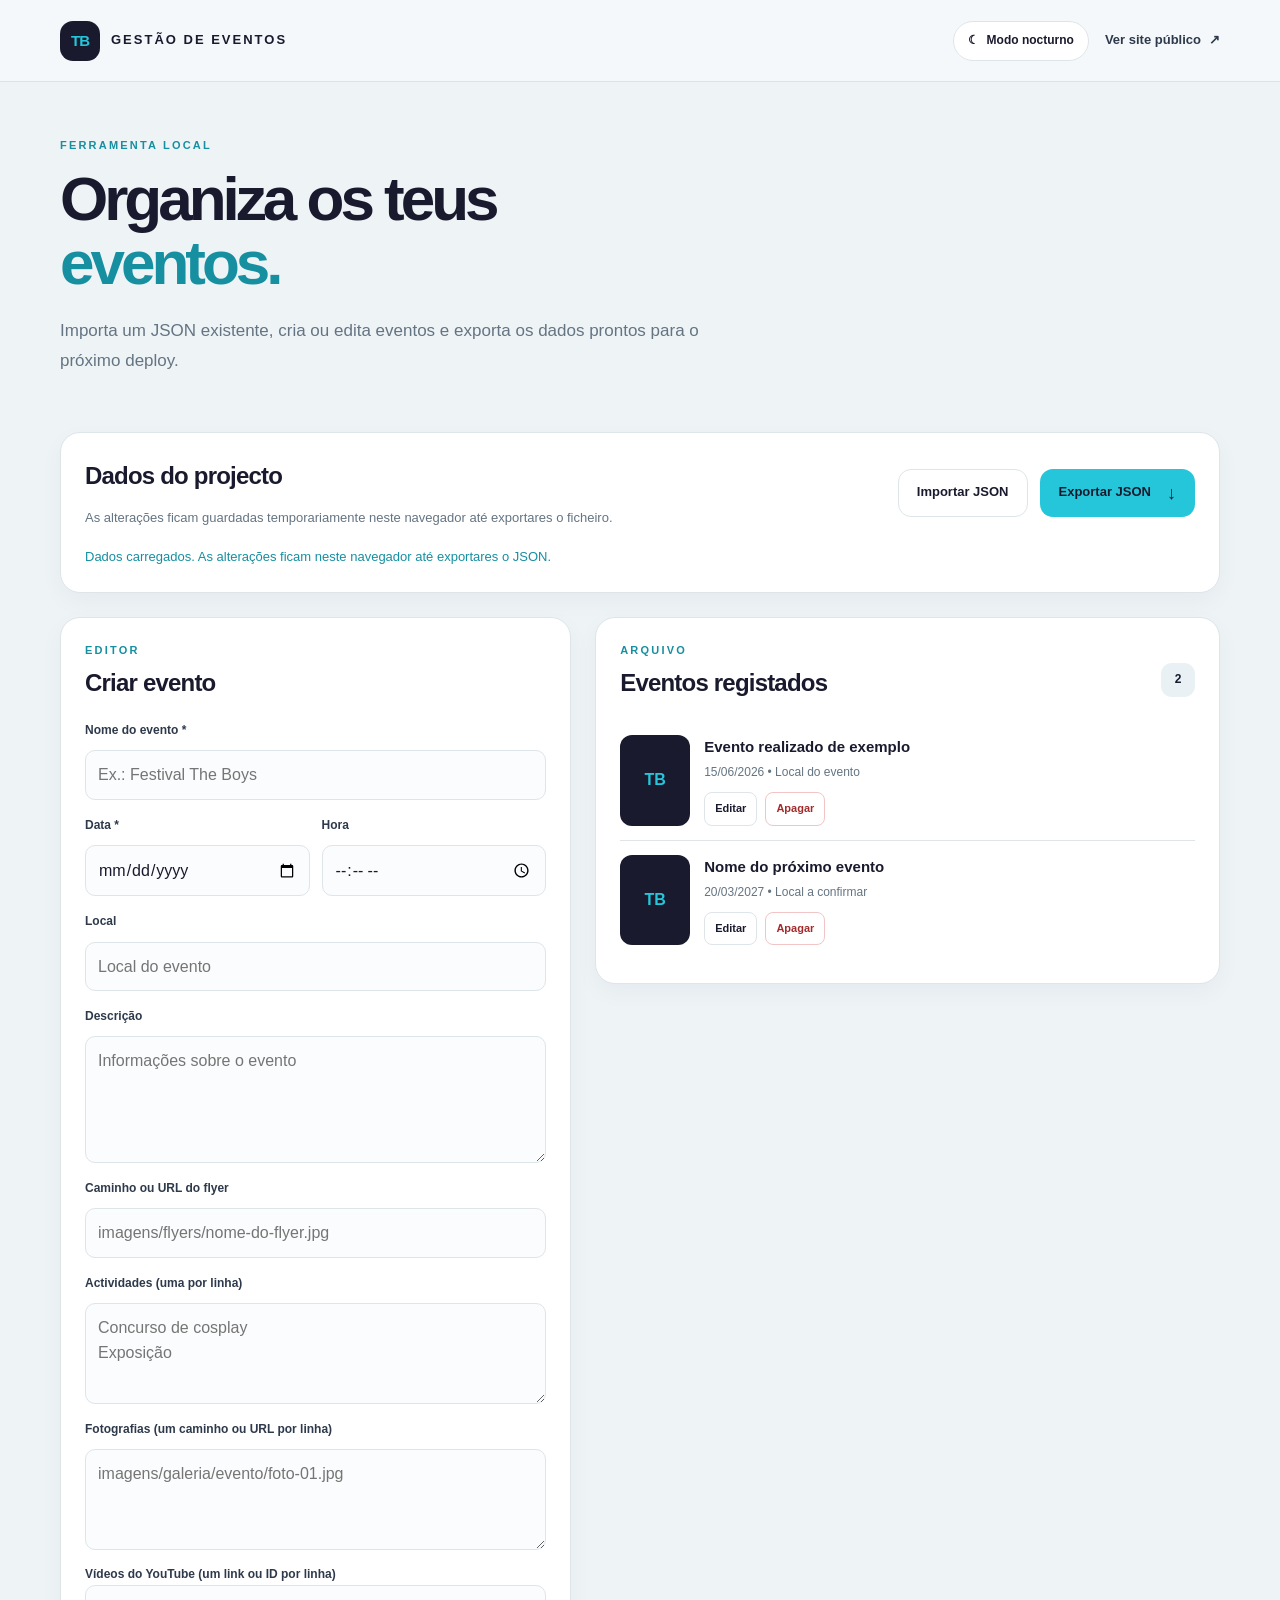
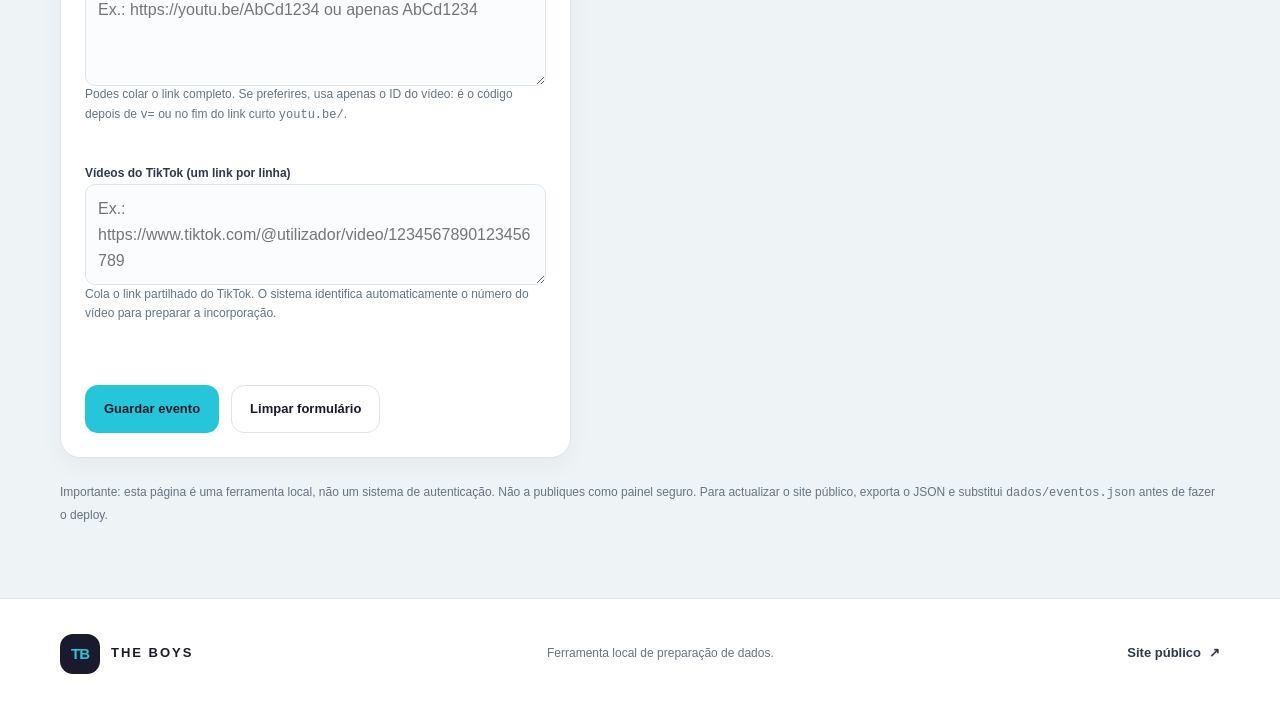
==== admin.html @ e97cc911 "primeiro up" ====
<!DOCTYPE html>
<html lang="pt">
<head>
    <meta charset="UTF-8">
    <meta name="viewport" content="width=device-width, initial-scale=1.0">
    <meta name="description" content="Ferramenta local para preparar e exportar os dados de eventos do Grupo The Boys.">
    <title>Gestão de eventos | The Boys</title>
    <link rel="stylesheet" href="css/style.css">
    <script src="js/admin.js" defer></script>
</head>
<body class="admin-body">
    <div class="page-loader" aria-hidden="true"><span class="loader-mark">TB</span><span class="loader-line"></span></div>
    <header class="site-header admin-header">
        <a class="brand" href="admin.html"><span class="brand-mark">TB</span><span>GESTÃO DE EVENTOS</span></a>
        <div class="admin-header-actions"><button class="theme-toggle" type="button" aria-label="Activar modo nocturno" title="Alternar tema">☾ <span>Modo nocturno</span></button><a class="text-link" href="index.html">Ver site público <span aria-hidden="true">↗</span></a></div>
    </header>

    <main class="admin-main section-wrap">
        <section class="page-hero admin-hero">
            <p class="eyebrow">Ferramenta local</p>
            <h1>Organiza os teus<br><span>eventos.</span></h1>
            <p class="lead">Importa um JSON existente, cria ou edita eventos e exporta os dados prontos para o próximo deploy.</p>
        </section>

        <section class="admin-toolbar panel">
            <div><h2>Dados do projecto</h2><p class="muted">As alterações ficam guardadas temporariamente neste navegador até exportares o ficheiro.</p></div>
            <div class="toolbar-actions">
                <label class="button button-outline file-button">Importar JSON<input id="import-json" type="file" accept=".json,application/json"></label>
                <button id="export-json" class="button button-primary" type="button">Exportar JSON <span aria-hidden="true">↓</span></button>
            </div>
            <p id="admin-status" class="status-message" role="status">A carregar dados iniciais…</p>
        </section>

        <section class="admin-layout">
            <form id="event-form" class="panel admin-form">
                <div class="section-heading"><div><p class="eyebrow">Editor</p><h2 id="form-title">Criar evento</h2></div></div>
                <input id="event-id" type="hidden">
                <label for="event-title">Nome do evento *</label>
                <input id="event-title" name="title" type="text" required maxlength="120" placeholder="Ex.: Festival The Boys">
                <div class="form-row">
                    <div><label for="event-date">Data *</label><input id="event-date" name="date" type="date" required></div>
                    <div><label for="event-time">Hora</label><input id="event-time" name="time" type="time"></div>
                </div>
                <label for="event-location">Local</label>
                <input id="event-location" name="location" type="text" maxlength="180" placeholder="Local do evento">
                <label for="event-description">Descrição</label>
                <textarea id="event-description" name="description" rows="4" maxlength="2000" placeholder="Informações sobre o evento"></textarea>
                <label for="event-flyer">Caminho ou URL do flyer</label>
                <input id="event-flyer" name="flyer" type="text" placeholder="imagens/flyers/nome-do-flyer.jpg">
                <label for="event-activities">Actividades (uma por linha)</label>
                <textarea id="event-activities" name="activities" rows="3" placeholder="Concurso de cosplay&#10;Exposição"></textarea>
                <label for="event-photos">Fotografias (um caminho ou URL por linha)</label>
                <textarea id="event-photos" name="photos" rows="3" placeholder="imagens/galeria/evento/foto-01.jpg"></textarea>
                <div class="video-input-section">
                    <label for="event-youtube">Vídeos do YouTube (um link ou ID por linha)</label>
                    <textarea id="event-youtube" name="youtube" rows="3" placeholder="Ex.: https://youtu.be/AbCd1234 ou apenas AbCd1234"></textarea>
                    <p class="field-help">Podes colar o link completo. Se preferires, usa apenas o ID do vídeo: é o código depois de <code>v=</code> ou no fim do link curto <code>youtu.be/</code>.</p>
                </div>
                <div class="video-input-section">
                    <label for="event-tiktok">Vídeos do TikTok (um link por linha)</label>
                    <textarea id="event-tiktok" name="tiktok" rows="3" placeholder="Ex.: https://www.tiktok.com/@utilizador/video/1234567890123456789"></textarea>
                    <p class="field-help">Cola o link partilhado do TikTok. O sistema identifica automaticamente o número do vídeo para preparar a incorporação.</p>
                </div>
                <div class="form-actions">
                    <button class="button button-primary" type="submit">Guardar evento</button>
                    <button id="reset-form" class="button button-outline" type="button">Limpar formulário</button>
                </div>
            </form>

            <section class="panel admin-event-list">
                <div class="section-heading"><div><p class="eyebrow">Arquivo</p><h2>Eventos registados</h2></div><span id="event-count" class="count-pill">0</span></div>
                <div id="admin-events"><p class="empty-state">A carregar eventos…</p></div>
            </section>
        </section>
        <p class="admin-notice">Importante: esta página é uma ferramenta local, não um sistema de autenticação. Não a publiques como painel seguro. Para actualizar o site público, exporta o JSON e substitui <code>dados/eventos.json</code> antes de fazer o deploy.</p>
    </main>
    <footer class="site-footer">
        <a class="brand" href="index.html"><span class="brand-mark">TB</span><span>THE BOYS</span></a>
        <p>Ferramenta local de preparação de dados.</p>
        <a class="text-link" href="index.html">Site público <span aria-hidden="true">↗</span></a>
    </footer>
</body>
</html>
---- css/style.css ----
/* =========================================================
   THE BOYS — estilos globais
   Paleta Fintech Midlight
   ========================================================= */

:root {
    --color-ink: #1A1A2E;
    --color-slate: #2E3A4B;
    --color-cyan: #26C6DA;
    --color-mist: #B0BEC5;
    --color-white: #FFFFFF;
    --color-paper: #F5F8FA;
    --color-muted: #647482;
    --color-border: #DDE5E9;
    --shadow-soft: 0 14px 38px rgba(26, 26, 46, 0.10);
    --radius-small: 12px;
    --radius-medium: 20px;
    --radius-large: 30px;
    --content-width: 1160px;
}

* {
    box-sizing: border-box;
}

html {
    scroll-behavior: smooth;
    scroll-padding-top: 100px;
}

body {
    margin: 0;
    background: var(--color-paper);
    color: var(--color-ink);
    font-family: Arial, Helvetica, sans-serif;
    line-height: 1.6;
}

body.menu-open {
    overflow: hidden;
}

a {
    color: inherit;
    text-decoration: none;
}

button,
input,
textarea {
    font: inherit;
}

button,
a,
input,
textarea {
    -webkit-tap-highlight-color: transparent;
}

button:focus-visible,
a:focus-visible,
input:focus-visible,
textarea:focus-visible {
    outline: 3px solid var(--color-cyan);
    outline-offset: 3px;
}

img {
    display: block;
    max-width: 100%;
}

[hidden] {
    display: none !important;
}

/* Carregamento de página */

.page-loader {
    position: fixed;
    z-index: 1000;
    inset: 0;
    display: flex;
    flex-direction: column;
    align-items: center;
    justify-content: center;
    gap: 22px;
    background: var(--color-ink);
    color: var(--color-white);
    transition: opacity 0.45s ease, visibility 0.45s ease;
}

.page-loader.is-hidden {
    opacity: 0;
    visibility: hidden;
    pointer-events: none;
}

.loader-mark {
    display: grid;
    width: 76px;
    height: 76px;
    place-items: center;
    border: 2px solid var(--color-cyan);
    border-radius: 24px;
    color: var(--color-cyan);
    font-size: 25px;
    font-weight: 800;
    letter-spacing: -2px;
    animation: mark-pulse 1s ease-in-out infinite alternate;
}

.loader-line {
    width: 130px;
    height: 3px;
    overflow: hidden;
    border-radius: 5px;
    background: rgba(176, 190, 197, 0.25);
}

.loader-line::after {
    display: block;
    width: 45%;
    height: 100%;
    border-radius: inherit;
    background: var(--color-cyan);
    content: "";
    animation: loader-progress 0.9s ease-in-out infinite;
}

@keyframes loader-progress {
    from { transform: translateX(-110%); }
    to { transform: translateX(330%); }
}

@keyframes mark-pulse {
    from { transform: scale(0.96); }
    to { transform: scale(1.04); }
}

/* Cabeçalho e navegação */

.site-header {
    position: sticky;
    z-index: 100;
    top: 0;
    display: flex;
    width: 100%;
    min-height: 82px;
    align-items: center;
    justify-content: space-between;
    gap: 28px;
    padding: 16px max(24px, calc((100% - var(--content-width)) / 2));
    border-bottom: 1px solid rgba(176, 190, 197, 0.35);
    background: rgba(245, 248, 250, 0.94);
    backdrop-filter: blur(16px);
}

.brand {
    display: inline-flex;
    align-items: center;
    gap: 11px;
    font-size: 13px;
    font-weight: 800;
    letter-spacing: 2px;
    white-space: nowrap;
}

.brand-mark {
    display: grid;
    width: 40px;
    height: 40px;
    place-items: center;
    border-radius: 13px;
    background: var(--color-ink);
    color: var(--color-cyan);
    font-size: 15px;
    letter-spacing: -1px;
}

.main-nav {
    display: flex;
    align-items: center;
    gap: 8px;
}

.nav-link {
    padding: 10px 16px;
    border-radius: 999px;
    color: var(--color-muted);
    font-size: 14px;
    font-weight: 700;
    transition: color 0.2s ease, background 0.2s ease;
}

.nav-link:hover,
.nav-link.active {
    background: var(--color-ink);
    color: var(--color-white);
}

.menu-toggle {
    display: none;
    width: 44px;
    height: 44px;
    flex-direction: column;
    align-items: center;
    justify-content: center;
    gap: 5px;
    border: 0;
    border-radius: 14px;
    background: var(--color-ink);
    cursor: pointer;
}

.menu-toggle span {
    width: 18px;
    height: 2px;
    border-radius: 3px;
    background: var(--color-white);
}

/* Estrutura e tipografia */

.section-wrap {
    width: min(var(--content-width), calc(100% - 48px));
    margin-right: auto;
    margin-left: auto;
}

.hero {
    display: grid;
    min-height: 570px;
    grid-template-columns: 1.1fr 0.9fr;
    align-items: center;
    gap: 60px;
    padding-top: 70px;
    padding-bottom: 70px;
}

.hero-copy h1,
.page-hero h1 {
    max-width: 780px;
    margin: 12px 0 20px;
    font-size: clamp(42px, 6vw, 76px);
    font-weight: 800;
    letter-spacing: -4px;
    line-height: 1.04;
}

h1 span,
h2 span {
    color: var(--color-slate);
}

.hero-copy h1 span,
.page-hero h1 span {
    color: #168FA0;
}

.eyebrow {
    margin: 0 0 10px;
    color: #168FA0;
    font-size: 11px;
    font-weight: 800;
    letter-spacing: 2.2px;
    text-transform: uppercase;
}

.lead {
    max-width: 620px;
    margin: 0;
    color: var(--color-muted);
    font-size: 17px;
    line-height: 1.8;
}

.hero-actions,
.contact-actions,
.form-actions,
.toolbar-actions {
    display: flex;
    flex-wrap: wrap;
    gap: 12px;
    margin-top: 28px;
}

.button {
    position: relative;
    display: inline-flex;
    min-height: 48px;
    align-items: center;
    justify-content: center;
    gap: 16px;
    padding: 11px 18px;
    border: 1px solid transparent;
    border-radius: 13px;
    font-size: 13px;
    font-weight: 800;
    cursor: pointer;
    transition: transform 0.2s ease, box-shadow 0.2s ease, background 0.2s ease;
}

.button span {
    font-size: 18px;
    line-height: 1;
}

.button:hover {
    transform: translateY(-2px);
    box-shadow: 0 8px 18px rgba(26, 26, 46, 0.14);
}

.button-primary {
    background: var(--color-cyan);
    color: var(--color-ink);
}

.button-outline {
    border-color: var(--color-border);
    background: var(--color-white);
    color: var(--color-ink);
}

.hero-panel {
    position: relative;
    display: flex;
    min-height: 380px;
    overflow: hidden;
    flex-direction: column;
    align-items: center;
    justify-content: center;
    border-radius: var(--radius-large);
    background: var(--color-ink);
    color: var(--color-white);
    box-shadow: var(--shadow-soft);
}

.panel-label {
    position: absolute;
    z-index: 2;
    top: 28px;
    left: 28px;
    color: var(--color-mist);
    font-size: 10px;
    font-weight: 800;
    letter-spacing: 2px;
}

.panel-orbit {
    position: absolute;
    width: 260px;
    height: 260px;
    border: 1px solid rgba(38, 198, 218, 0.35);
    border-radius: 50%;
}

.orbit-two {
    width: 190px;
    height: 190px;
    border-color: rgba(176, 190, 197, 0.35);
}

.panel-center {
    z-index: 1;
    display: grid;
    width: 120px;
    height: 120px;
    place-items: center;
    border: 1px solid var(--color-cyan);
    border-radius: 36px;
    background: var(--color-slate);
    color: var(--color-cyan);
    font-size: 42px;
    font-weight: 900;
    letter-spacing: -4px;
    box-shadow: 0 0 50px rgba(38, 198, 218, 0.15);
}

.hero-panel p {
    position: absolute;
    right: 20px;
    bottom: 16px;
    left: 20px;
    color: var(--color-mist);
    font-size: 13px;
    text-align: center;
}

.section-block {
    padding-top: 42px;
    padding-bottom: 42px;
}

.section-heading {
    display: flex;
    align-items: end;
    justify-content: space-between;
    gap: 24px;
    margin-bottom: 24px;
}

.section-heading h2,
.about-strip h2,
.contact-section h2 {
    margin: 0;
    font-size: clamp(27px, 3vw, 40px);
    letter-spacing: -1.5px;
    line-height: 1.15;
}

.text-link {
    display: inline-flex;
    align-items: center;
    gap: 8px;
    color: var(--color-slate);
    font-size: 13px;
    font-weight: 800;
}

.text-link:hover {
    color: #168FA0;
}

.muted {
    color: var(--color-muted);
    font-size: 13px;
}

/* Cartões de eventos e galeria */

.featured-grid,
.events-grid,
.gallery-grid,
.home-gallery-grid,
.organizations-grid,
.partners-grid,
.video-grid {
    display: grid;
    grid-template-columns: repeat(3, minmax(0, 1fr));
    gap: 20px;
}

.featured-card,
.event-card,
.gallery-card,
.organization-card,
.partner-card,
.video-card {
    min-width: 0;
    overflow: hidden;
    border: 1px solid var(--color-border);
    border-radius: var(--radius-medium);
    background: var(--color-white);
    box-shadow: 0 8px 25px rgba(26, 26, 46, 0.04);
}

.featured-card {
    display: grid;
    grid-template-columns: 1fr 1fr;
    min-height: 250px;
}

.featured-card:first-child {
    grid-column: span 2;
}

.media-placeholder,
.event-media,
.gallery-media,
.organization-logo,
.representative-photo,
.partner-logo {
    position: relative;
    display: grid;
    overflow: hidden;
    place-items: center;
    background:
        radial-gradient(circle at 75% 25%, rgba(38, 198, 218, 0.18), transparent 36%),
        linear-gradient(135deg, var(--color-ink), var(--color-slate));
    color: var(--color-cyan);
}

.media-placeholder {
    min-height: 170px;
}

.media-placeholder img,
.event-media img,
.gallery-media img,
.photo-stage img,
.photo-thumbnail img,
.organization-logo img,
.representative-photo img,
.partner-logo img {
    width: 100%;
    height: 100%;
    object-fit: cover;
}

.media-placeholder .media-mark,
.event-media .media-mark,
.gallery-media .media-mark {
    font-size: 34px;
    font-weight: 900;
    letter-spacing: -3px;
}

.featured-copy,
.event-card-copy,
.gallery-card-copy {
    padding: 20px;
}

.featured-copy h3,
.event-card h3,
.gallery-card h3,
.organization-card h3,
.partner-card h3 {
    margin: 7px 0 9px;
    font-size: 20px;
    letter-spacing: -0.6px;
    line-height: 1.25;
}

.featured-copy p,
.event-card p,
.gallery-card p,
.organization-card p,
.partner-card p {
    color: var(--color-muted);
    font-size: 13px;
}

.event-date {
    display: inline-flex;
    align-items: center;
    gap: 7px;
    color: #168FA0;
    font-size: 11px;
    font-weight: 800;
    letter-spacing: 0.7px;
    text-transform: uppercase;
}

.event-media,
.gallery-media {
    aspect-ratio: 16 / 10;
}

.event-card-copy {
    padding: 18px;
}

.event-card-footer {
    display: flex;
    align-items: center;
    justify-content: space-between;
    gap: 10px;
    margin-top: 18px;
}

.card-arrow {
    display: inline-grid;
    width: 36px;
    height: 36px;
    flex: 0 0 auto;
    place-items: center;
    border-radius: 12px;
    background: var(--color-ink);
    color: var(--color-cyan);
    font-size: 20px;
}

.gallery-card {
    display: block;
    width: 100%;
    padding: 0;
    color: inherit;
    text-align: left;
    cursor: pointer;
    transition: transform 0.2s ease, box-shadow 0.2s ease;
}

.gallery-card:hover {
    transform: translateY(-4px);
    box-shadow: var(--shadow-soft);
}

.gallery-card-copy {
    display: flex;
    align-items: center;
    justify-content: space-between;
    gap: 10px;
}

.gallery-card h3 {
    margin-bottom: 0;
}

.gallery-card p {
    margin: 5px 0 0;
}

.empty-state {
    grid-column: 1 / -1;
    padding: 28px;
    border: 1px dashed var(--color-mist);
    border-radius: var(--radius-medium);
    color: var(--color-muted);
    text-align: center;
}

/* Secções de apresentação e contactos */

.about-strip {
    display: grid;
    grid-template-columns: 0.8fr 1.2fr;
    gap: 70px;
    margin-top: 50px;
    margin-bottom: 50px;
    padding: 46px;
    border-radius: var(--radius-large);
    background: #E9F1F4;
}

.about-strip p,
.contact-section p {
    color: var(--color-muted);
    font-size: 14px;
}

.about-strip .text-link {
    margin-top: 8px;
}

.contact-section {
    display: flex;
    align-items: center;
    justify-content: space-between;
    gap: 30px;
    margin-top: 40px;
    margin-bottom: 70px;
    padding: 38px;
    border-radius: var(--radius-large);
    background: var(--color-ink);
    color: var(--color-white);
}

.contact-section .eyebrow {
    color: var(--color-cyan);
}

.contact-section p {
    max-width: 570px;
    margin-bottom: 0;
    color: var(--color-mist);
}

.contact-section h2 {
    max-width: 600px;
}

/* Páginas internas */

.page-hero {
    padding-top: 82px;
    padding-bottom: 35px;
}

.page-hero h1 {
    font-size: clamp(43px, 6vw, 70px);
}

.page-hero .lead {
    max-width: 700px;
}

.filter-buttons {
    display: flex;
    flex-wrap: wrap;
    gap: 6px;
    padding: 5px;
    border: 1px solid var(--color-border);
    border-radius: 999px;
    background: var(--color-white);
}

.filter-button {
    padding: 9px 14px;
    border: 0;
    border-radius: 999px;
    background: transparent;
    color: var(--color-muted);
    font-size: 12px;
    font-weight: 800;
    cursor: pointer;
}

.filter-button.active {
    background: var(--color-ink);
    color: var(--color-white);
}

.gallery-detail {
    padding-top: 42px;
    padding-bottom: 70px;
    animation: detail-enter 0.45s ease both;
}

@keyframes detail-enter {
    from { opacity: 0; transform: translateY(18px) scale(0.99); }
    to { opacity: 1; transform: translateY(0) scale(1); }
}

.detail-heading {
    align-items: center;
}

.photo-viewer {
    display: grid;
    grid-template-columns: 48px minmax(0, 1fr) 48px;
    align-items: center;
    gap: 14px;
}

.photo-stage {
    display: grid;
    min-height: 260px;
    max-height: 660px;
    overflow: hidden;
    place-items: center;
    border-radius: var(--radius-medium);
    background: var(--color-ink);
    color: var(--color-mist);
}

.photo-stage img {
    max-height: 660px;
    object-fit: contain;
}

.photo-placeholder {
    padding: 45px 20px;
    color: var(--color-mist);
    text-align: center;
}

.viewer-arrow {
    display: grid;
    width: 46px;
    height: 46px;
    place-items: center;
    border: 0;
    border-radius: 15px;
    background: var(--color-ink);
    color: var(--color-cyan);
    font-size: 30px;
    cursor: pointer;
}

.photo-counter {
    color: var(--color-muted);
    font-size: 12px;
    text-align: center;
}

.photo-thumbnails {
    display: flex;
    gap: 10px;
    overflow-x: auto;
    padding: 8px 0 24px;
}

.photo-thumbnail {
    width: 90px;
    height: 65px;
    flex: 0 0 auto;
    overflow: hidden;
    padding: 0;
    border: 2px solid transparent;
    border-radius: 10px;
    background: var(--color-slate);
    cursor: pointer;
}

.photo-thumbnail.active {
    border-color: var(--color-cyan);
}

.video-heading {
    margin-top: 32px;
}

.video-card {
    padding: 12px;
}

.video-card iframe {
    width: 100%;
    aspect-ratio: 16 / 9;
    border: 0;
    border-radius: 12px;
    background: var(--color-ink);
}

.video-card a {
    display: inline-block;
    margin-top: 10px;
    color: #168FA0;
    font-size: 13px;
    font-weight: 800;
}

/* Organizações e parceiros */

.organization-card {
    padding: 18px;
}

.organization-identity {
    display: flex;
    align-items: center;
    gap: 13px;
}

.organization-logo {
    width: 64px;
    height: 64px;
    flex: 0 0 auto;
    border-radius: 18px;
}

.organization-logo .media-mark,
.partner-logo .media-mark {
    font-weight: 900;
}

.organization-identity h3 {
    margin: 0;
}

.organization-identity p {
    margin: 3px 0 0;
}

.representative {
    display: flex;
    align-items: center;
    gap: 12px;
    margin-top: 18px;
    padding-top: 16px;
    border-top: 1px solid var(--color-border);
}

.representative-photo {
    width: 52px;
    height: 52px;
    flex: 0 0 auto;
    border-radius: 50%;
}

.representative strong {
    display: block;
    font-size: 13px;
}

.representative span {
    color: var(--color-muted);
    font-size: 11px;
}

.social-links {
    display: flex;
    flex-wrap: wrap;
    gap: 8px;
    margin-top: 16px;
}

.social-links a {
    padding: 7px 10px;
    border-radius: 9px;
    background: #E9F1F4;
    color: var(--color-slate);
    font-size: 11px;
    font-weight: 800;
}

.partners-section {
    padding-bottom: 80px;
}

.partner-card {
    display: flex;
    align-items: center;
    gap: 14px;
    padding: 18px;
}

.partner-logo {
    width: 58px;
    height: 58px;
    flex: 0 0 auto;
    border-radius: 16px;
}

.partner-card h3 {
    margin: 0;
}

.partner-card p {
    margin: 5px 0 0;
}

/* Rodapé e navegação móvel */

.site-footer {
    display: flex;
    min-height: 110px;
    align-items: center;
    justify-content: space-between;
    gap: 24px;
    padding: 26px max(24px, calc((100% - var(--content-width)) / 2));
    border-top: 1px solid var(--color-border);
    background: var(--color-white);
}

.site-footer p {
    margin: 0;
    color: var(--color-muted);
    font-size: 12px;
}

.mobile-dock {
    display: none;
}

/* Administração */

.admin-body {
    background: #EEF3F6;
}

.admin-header {
    position: relative;
}

.admin-main {
    padding-bottom: 60px;
}

.admin-hero {
    padding-top: 55px;
}

.admin-hero h1 {
    font-size: clamp(40px, 5vw, 62px);
}

.panel {
    padding: 24px;
    border: 1px solid var(--color-border);
    border-radius: var(--radius-medium);
    background: var(--color-white);
    box-shadow: 0 8px 25px rgba(26, 26, 46, 0.04);
}

.admin-toolbar {
    display: grid;
    grid-template-columns: 1fr auto;
    align-items: center;
    gap: 10px 24px;
    margin: 20px 0 24px;
}

.admin-toolbar h2,
.admin-form h2,
.admin-event-list h2 {
    margin: 0;
    font-size: 24px;
    letter-spacing: -0.8px;
}

.admin-toolbar p {
    margin-bottom: 0;
}

.admin-toolbar .toolbar-actions {
    margin-top: 0;
}

.status-message {
    grid-column: 1 / -1;
    margin: 8px 0 0;
    color: #168FA0;
    font-size: 13px;
}

.admin-layout {
    display: grid;
    grid-template-columns: minmax(0, 0.9fr) minmax(0, 1.1fr);
    align-items: start;
    gap: 24px;
}

.admin-form {
    display: flex;
    flex-direction: column;
    gap: 10px;
}

.admin-form .section-heading {
    margin-bottom: 8px;
}

.admin-form label {
    margin-top: 6px;
    color: var(--color-slate);
    font-size: 12px;
    font-weight: 800;
}

.admin-form input,
.admin-form textarea {
    width: 100%;
    min-height: 44px;
    padding: 11px 12px;
    border: 1px solid var(--color-border);
    border-radius: 10px;
    background: #FBFCFD;
    color: var(--color-ink);
}

.admin-form textarea {
    resize: vertical;
}

.form-row {
    display: grid;
    grid-template-columns: 1fr 1fr;
    gap: 12px;
}

.form-row > div {
    display: flex;
    flex-direction: column;
    gap: 10px;
}

.file-button {
    position: relative;
    overflow: hidden;
    cursor: pointer;
}

.file-button input {
    position: absolute;
    inset: 0;
    width: 100%;
    height: 100%;
    opacity: 0;
    cursor: pointer;
}

.admin-event-item {
    display: grid;
    grid-template-columns: 70px minmax(0, 1fr);
    gap: 14px;
    padding: 14px 0;
    border-bottom: 1px solid var(--color-border);
}

.admin-event-item:last-child {
    border-bottom: 0;
}

.admin-event-thumb {
    display: grid;
    width: 70px;
    min-height: 80px;
    overflow: hidden;
    place-items: center;
    border-radius: 12px;
    background: var(--color-ink);
    color: var(--color-cyan);
    font-weight: 900;
}

.admin-event-thumb img {
    width: 100%;
    height: 100%;
    object-fit: cover;
}

.admin-event-info h3 {
    margin: 0 0 4px;
    font-size: 15px;
}

.admin-event-info p {
    margin: 0 0 10px;
    color: var(--color-muted);
    font-size: 12px;
}

.admin-item-actions {
    display: flex;
    flex-wrap: wrap;
    gap: 8px;
}

.small-button {
    padding: 7px 10px;
    border: 1px solid var(--color-border);
    border-radius: 8px;
    background: var(--color-white);
    color: var(--color-ink);
    font-size: 11px;
    font-weight: 800;
    cursor: pointer;
}

.small-button.danger {
    border-color: #F1C5C5;
    color: #A22A2A;
}

.count-pill {
    display: inline-grid;
    min-width: 34px;
    height: 34px;
    place-items: center;
    border-radius: 11px;
    background: #E9F1F4;
    font-size: 12px;
    font-weight: 800;
}

.admin-notice {
    margin-top: 24px;
    color: var(--color-muted);
    font-size: 12px;
    line-height: 1.8;
}

/* Responsividade */

@media (max-width: 900px) {
    .hero {
        gap: 30px;
    }

    .hero-panel {
        min-height: 330px;
    }

    .featured-grid,
    .events-grid,
    .gallery-grid,
    .home-gallery-grid,
    .organizations-grid,
    .partners-grid,
    .video-grid {
        grid-template-columns: repeat(2, minmax(0, 1fr));
    }

    .admin-layout {
        grid-template-columns: 1fr;
    }

    .about-strip {
        gap: 30px;
    }

    .contact-section {
        align-items: flex-start;
        flex-direction: column;
    }
}

@media (max-width: 640px) {
    html {
        scroll-padding-top: 20px;
    }

    body {
        padding-bottom: 92px;
    }

    .site-header {
        min-height: 72px;
        padding: 12px 20px;
    }

    .brand {
        font-size: 12px;
    }

    .menu-toggle {
        display: flex;
    }

    .main-nav {
        position: absolute;
        top: calc(100% + 8px);
        right: 16px;
        left: 16px;
        display: none;
        flex-direction: column;
        align-items: stretch;
        gap: 5px;
        padding: 12px;
        border: 1px solid var(--color-border);
        border-radius: 18px;
        background: var(--color-white);
        box-shadow: var(--shadow-soft);
    }

    .main-nav.is-open {
        display: flex;
    }

    .nav-link {
        padding: 13px 15px;
    }

    .section-wrap {
        width: min(100% - 32px, var(--content-width));
    }

    .hero {
        min-height: auto;
        grid-template-columns: 1fr;
        gap: 35px;
        padding-top: 54px;
        padding-bottom: 38px;
    }

    .hero-copy h1,
    .page-hero h1 {
        font-size: clamp(39px, 12vw, 56px);
        letter-spacing: -2.5px;
    }

    .lead {
        font-size: 15px;
    }

    .hero-panel {
        min-height: 280px;
    }

    .section-block {
        padding-top: 30px;
        padding-bottom: 30px;
    }

    .section-heading {
        align-items: flex-start;
        flex-direction: column;
        gap: 14px;
    }

    .featured-grid,
    .events-grid,
    .gallery-grid,
    .home-gallery-grid,
    .organizations-grid,
    .partners-grid,
    .video-grid {
        grid-template-columns: 1fr;
        gap: 16px;
    }

    .featured-card,
    .featured-card:first-child {
        grid-column: auto;
        grid-template-columns: 1fr;
    }

    .featured-card .media-placeholder {
        min-height: 190px;
    }

    .event-media,
    .gallery-media {
        aspect-ratio: 16 / 9;
    }

    .about-strip {
        grid-template-columns: 1fr;
        gap: 14px;
        margin-top: 25px;
        margin-bottom: 25px;
        padding: 26px;
    }

    .contact-section {
        margin-top: 25px;
        margin-bottom: 35px;
        padding: 26px;
    }

    .contact-actions {
        width: 100%;
    }

    .contact-actions .button {
        flex: 1;
    }

    .page-hero {
        padding-top: 52px;
        padding-bottom: 20px;
    }

    .filter-buttons {
        width: 100%;
        justify-content: space-between;
    }

    .filter-button {
        flex: 1;
        padding: 9px 8px;
    }

    .photo-viewer {
        grid-template-columns: 36px minmax(0, 1fr) 36px;
        gap: 7px;
    }

    .viewer-arrow {
        width: 36px;
        height: 42px;
        border-radius: 12px;
    }

    .photo-stage {
        min-height: 230px;
    }

    .detail-heading {
        align-items: flex-start;
    }

    .site-footer {
        align-items: flex-start;
        flex-direction: column;
        gap: 14px;
        padding: 28px 20px 18px;
    }

    .mobile-dock {
        position: fixed;
        z-index: 200;
        right: 12px;
        bottom: max(12px, env(safe-area-inset-bottom));
        left: 12px;
        display: grid;
        grid-template-columns: repeat(4, minmax(0, 1fr));
        gap: 4px;
        padding: 8px;
        border: 1px solid rgba(176, 190, 197, 0.28);
        border-radius: 23px;
        background: rgba(26, 26, 46, 0.97);
        box-shadow: 0 12px 35px rgba(26, 26, 46, 0.24);
        backdrop-filter: blur(18px);
    }

    .dock-link {
        display: flex;
        min-width: 0;
        min-height: 54px;
        flex-direction: column;
        align-items: center;
        justify-content: center;
        gap: 2px;
        border-radius: 16px;
        color: var(--color-mist);
        font-size: 10px;
        font-weight: 700;
        transition: background 0.2s ease, color 0.2s ease;
    }

    .dock-icon {
        font-size: 21px;
        line-height: 1.2;
    }

    .dock-link.active {
        background: var(--color-white);
        color: var(--color-ink);
    }

    .admin-header .text-link {
        font-size: 11px;
    }

    .admin-main {
        padding-bottom: 35px;
    }

    .panel {
        padding: 18px;
    }

    .admin-toolbar {
        grid-template-columns: 1fr;
    }

    .admin-toolbar .toolbar-actions {
        flex-wrap: wrap;
    }

    .admin-toolbar .button {
        flex: 1;
    }

    .form-row {
        grid-template-columns: 1fr;
    }

    .admin-form .form-actions .button {
        width: 100%;
    }
}

@media (prefers-reduced-motion: reduce) {
    *,
    *::before,
    *::after {
        scroll-behavior: auto !important;
        animation-duration: 0.01ms !important;
        animation-iteration-count: 1 !important;
        transition-duration: 0.01ms !important;
    }
}


/* Tema diurno/nocturno e controlos da versão actualizada */
:root[data-theme="dark"] {
    --color-ink: #F4F7FA;
    --color-slate: #B0BEC5;
    --color-paper: #101522;
    --color-muted: #A9B5C0;
    --color-border: #303B4B;
    --color-white: #1A2230;
    --shadow-soft: 0 14px 38px rgba(0, 0, 0, 0.28);
}

:root[data-theme="dark"] body,
:root[data-theme="dark"] .admin-body {
    background: #101522;
    color: #F4F7FA;
}

:root[data-theme="dark"] .site-header {
    background: rgba(16, 21, 34, 0.94);
}

:root[data-theme="dark"] .panel,
:root[data-theme="dark"] .organization-card,
:root[data-theme="dark"] .partner-card,
:root[data-theme="dark"] .event-card,
:root[data-theme="dark"] .gallery-card,
:root[data-theme="dark"] .admin-event-item,
:root[data-theme="dark"] .gallery-detail-panel {
    background: #1A2230;
    color: #F4F7FA;
    border-color: #303B4B;
}

:root[data-theme="dark"] input,
:root[data-theme="dark"] textarea,
:root[data-theme="dark"] select {
    background: #111927;
    color: #F4F7FA;
    border-color: #3B4859;
}

:root[data-theme="dark"] .site-footer {
    background: #0B101B;
}

.theme-toggle {
    display: inline-flex;
    align-items: center;
    justify-content: center;
    gap: 8px;
    min-height: 40px;
    padding: 9px 14px;
    border: 1px solid var(--color-border);
    border-radius: 999px;
    background: var(--color-white);
    color: var(--color-ink);
    font-size: 12px;
    font-weight: 700;
    cursor: pointer;
    white-space: nowrap;
}

.admin-header-actions {
    display: flex;
    align-items: center;
    gap: 16px;
}

.field-help {
    margin: -8px 0 12px;
    color: var(--color-muted);
    font-size: 12px;
}

.video-input-section {
    margin-bottom: 12px;
}

@media (max-width: 640px) {
    .site-header {
        gap: 10px;
    }

    .main-nav {
        display: none;
    }

    .theme-toggle {
        min-height: 38px;
        padding: 8px 10px;
        font-size: 11px;
    }

    .theme-toggle span {
        display: none;
    }

    .admin-header-actions {
        gap: 8px;
    }

    .year-buttons {
        width: 100%;
        flex-wrap: wrap;
    }
}
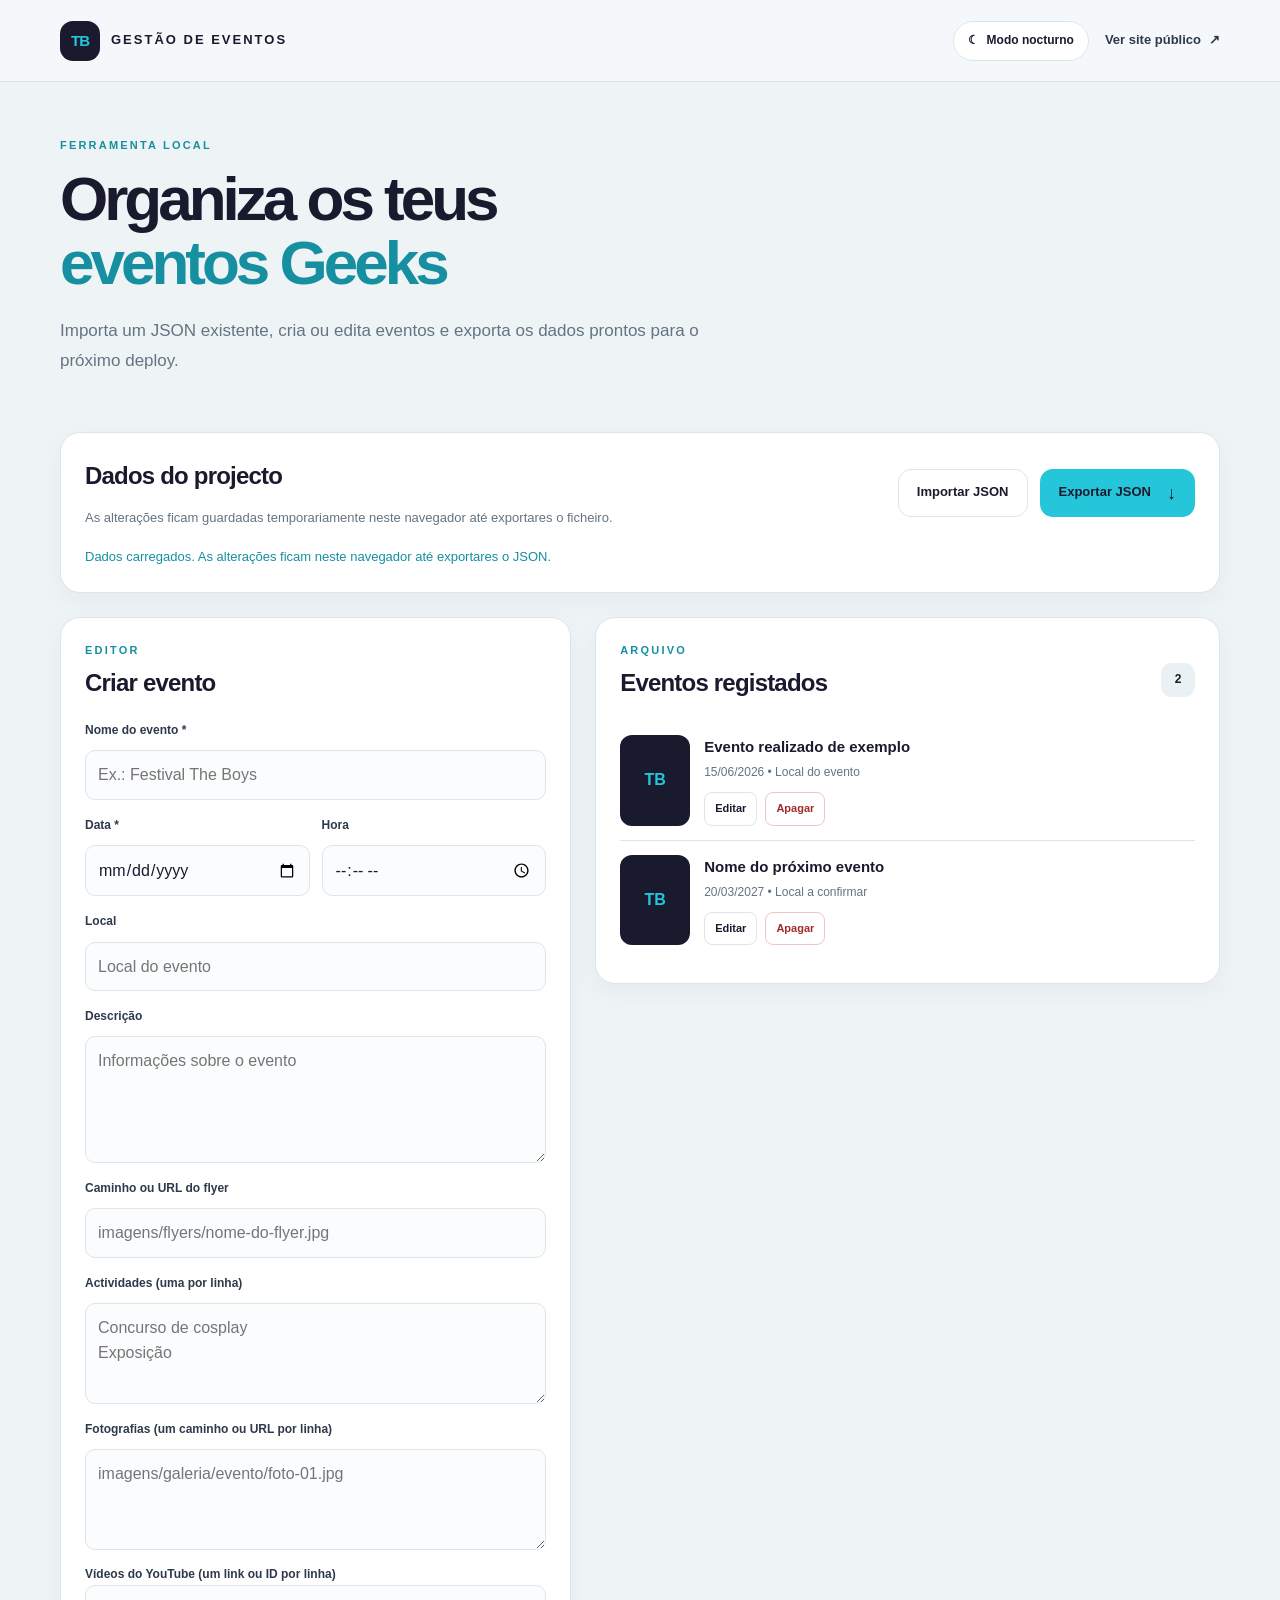
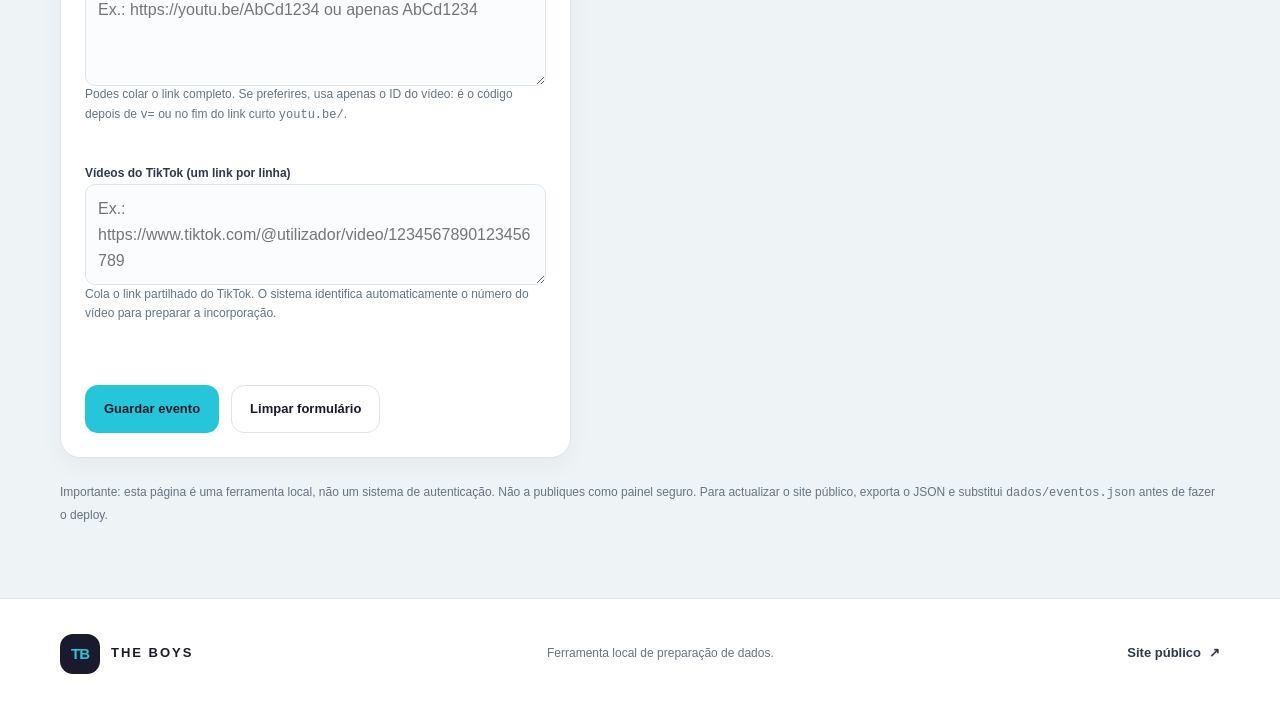
==== commit 40319c6c: "up" ====
--- a/admin.html
+++ b/admin.html
@@ -18,7 +18,7 @@
     <main class="admin-main section-wrap">
         <section class="page-hero admin-hero">
             <p class="eyebrow">Ferramenta local</p>
-            <h1>Organiza os teus<br><span>eventos.</span></h1>
+            <h1>Organiza os teus<br><span>eventos Geeks</span></h1>
             <p class="lead">Importa um JSON existente, cria ou edita eventos e exporta os dados prontos para o próximo deploy.</p>
         </section>
 
